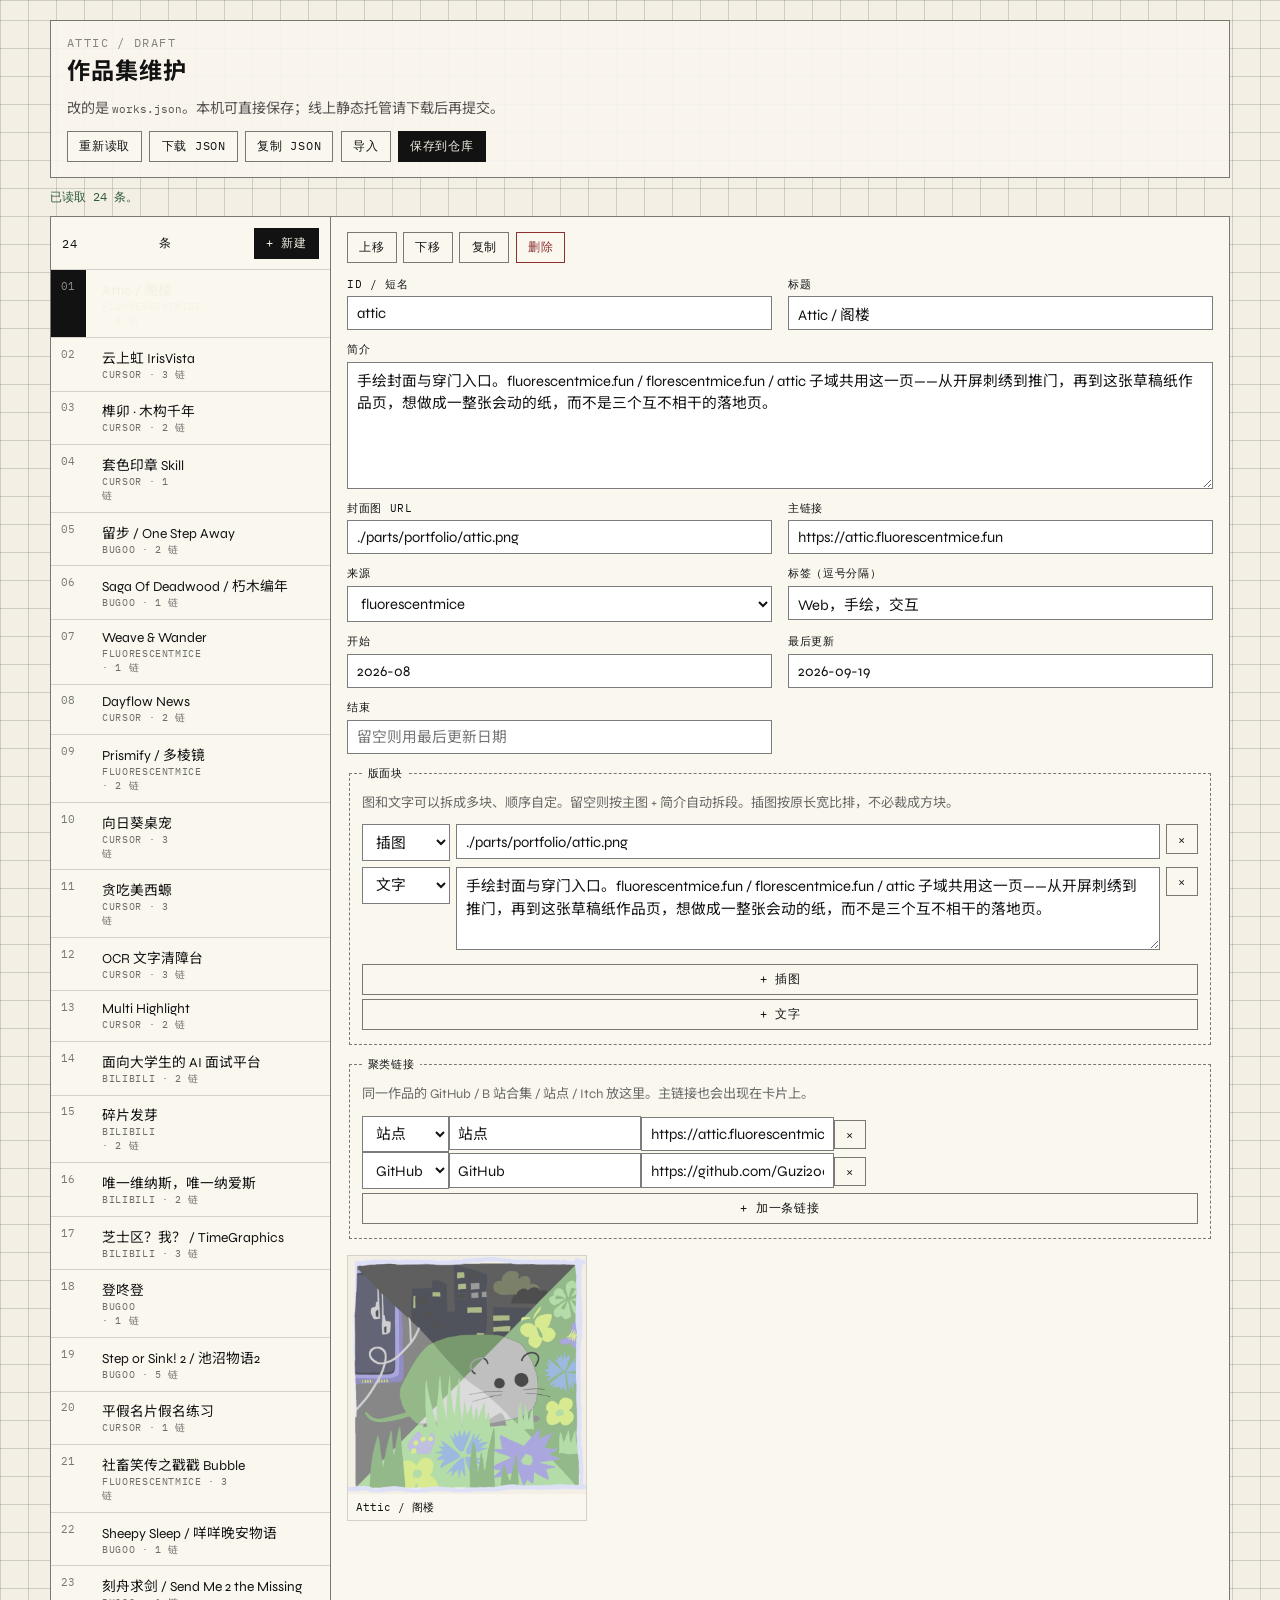
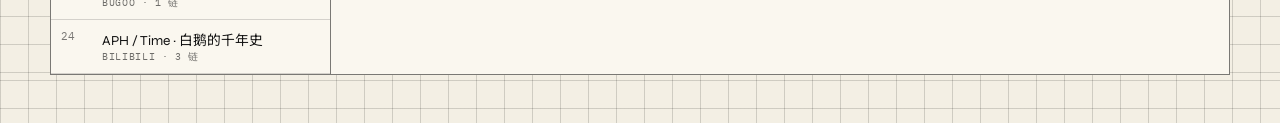
==== public/folio-edit.html @ a9e27091 "Archive the dated-rail folio experiment before rolling back to sticky notes. EOF  Co-authored-by: Cu" ====
<!DOCTYPE html>
<html lang="zh-CN">
<head>
  <meta charset="UTF-8" />
  <meta name="viewport" content="width=device-width, initial-scale=1" />
  <title>Attic · 作品集维护</title>
  <link rel="icon" href="./favicon.ico" sizes="any" />
  <link rel="preconnect" href="https://fonts.googleapis.com" />
  <link rel="preconnect" href="https://fonts.gstatic.com" crossorigin />
  <link href="https://fonts.googleapis.com/css2?family=IBM+Plex+Mono:wght@400;500&family=Noto+Sans+SC:wght@500;600;700&family=Syne:wght@500;600;700&display=swap" rel="stylesheet" />
  <link rel="stylesheet" href="./folio-edit.css" />
</head>
<body>
  <div class="desk">
    <header class="desk-bar">
      <div class="desk-bar__brand">
        <p class="desk-kicker">ATTIC / DRAFT</p>
        <h1>作品集维护</h1>
      </div>
      <p class="desk-note">改的是 <code>works.json</code>。本机可直接保存；线上静态托管请下载后再提交。</p>
      <div class="desk-actions">
        <button type="button" id="btn-reload">重新读取</button>
        <button type="button" id="btn-download">下载 JSON</button>
        <button type="button" id="btn-copy">复制 JSON</button>
        <label class="file-btn">导入<input type="file" id="file-import" accept="application/json,.json" /></label>
        <button type="button" class="primary" id="btn-save">保存到仓库</button>
      </div>
    </header>

    <p class="desk-status" id="status" role="status">正在读取作品清单…</p>

    <main class="desk-body">
      <aside class="rail">
        <div class="rail-head">
          <span id="work-count">0</span> 条
          <button type="button" class="primary" id="btn-new">+ 新建</button>
        </div>
        <ol class="work-list" id="work-list"></ol>
      </aside>

      <section class="sheet" id="sheet" hidden>
        <div class="sheet-toolbar">
          <button type="button" id="btn-up">上移</button>
          <button type="button" id="btn-down">下移</button>
          <button type="button" id="btn-dup">复制</button>
          <button type="button" class="danger" id="btn-del">删除</button>
        </div>

        <form id="form" class="form" autocomplete="off">
          <label>id / 短名
            <input name="id" required placeholder="irisvista" />
          </label>
          <label>标题
            <input name="title" required placeholder="云上虹 IrisVista" />
          </label>
          <label class="span-2">简介
            <textarea name="blurb" rows="5" required></textarea>
          </label>
          <label>封面图 URL
            <input name="image" placeholder="./parts/portfolio/foo.png 或 https://" />
          </label>
          <label>主链接
            <input name="url" placeholder="https://" />
          </label>
          <label>来源
            <select name="source">
              <option value="bugoo">Bugoo</option>
              <option value="fluorescentmice">fluorescentmice</option>
              <option value="cursor">Cursor</option>
              <option value="bilibili">Bilibili</option>
              <option value="other">other</option>
            </select>
          </label>
          <label>标签（逗号分隔）
            <input name="tags" placeholder="Godot, 叙事, 历史" />
          </label>
          <label>开始
            <input name="started" placeholder="2026-08 或 2026-08-08" />
          </label>
          <label>最后更新
            <input name="updated" placeholder="2026-09-19" />
          </label>
          <label>结束
            <input name="ended" placeholder="留空则用最后更新日期" />
          </label>

          <fieldset class="span-2 links-box">
            <legend>版面块</legend>
            <p class="hint">图和文字可以拆成多块、顺序自定。留空则按主图 + 简介自动拆段。插图按原长宽比排，不必裁成方块。</p>
            <div id="blocks-rows"></div>
            <button type="button" id="btn-add-image">+ 插图</button>
            <button type="button" id="btn-add-text">+ 文字</button>
          </fieldset>

          <fieldset class="span-2 links-box">
            <legend>聚类链接</legend>
            <p class="hint">同一作品的 GitHub / B 站合集 / 站点 / Itch 放这里。主链接也会出现在卡片上。</p>
            <div id="links-rows"></div>
            <button type="button" id="btn-add-link">+ 加一条链接</button>
          </fieldset>
        </form>

        <figure class="preview" hidden>
          <img id="preview-img" alt="" />
          <figcaption id="preview-cap"></figcaption>
        </figure>
      </section>

      <p class="sheet-empty" id="sheet-empty">左侧点一条，或按「新建」。</p>
    </main>
  </div>
  <script type="module" src="./folio-edit.js"></script>
</body>
</html>
---- public/folio-edit.css ----
/* Independent drafting-desk editor — does not share home.css on purpose. */
:root {
  --ink: #121212;
  --paper: #f3efe4;
  --paper-deep: #e7e1d2;
  --paper-lift: #faf7ef;
  --line: rgba(18, 18, 18, 0.16);
  --line-strong: rgba(18, 18, 18, 0.55);
  --danger: #8c2f2f;
  --ok: #2c5a3c;
  --sans: "Syne", "Noto Sans SC", "PingFang SC", "Microsoft YaHei", sans-serif;
  --mono: "IBM Plex Mono", "Cascadia Mono", "Consolas", monospace;
}

* { box-sizing: border-box; }

html, body {
  margin: 0;
  min-height: 100%;
  background:
    linear-gradient(var(--line) 1px, transparent 1px) 0 0 / 28px 28px,
    linear-gradient(90deg, var(--line) 1px, transparent 1px) 0 0 / 28px 28px,
    var(--paper);
  color: var(--ink);
  font-family: var(--sans);
}

.desk {
  width: min(1180px, calc(100% - 2rem));
  margin: 1.25rem auto 3rem;
}

.desk-bar {
  display: grid;
  gap: 0.75rem;
  padding: 0.9rem 1rem;
  background: color-mix(in srgb, var(--paper-lift) 90%, transparent);
  border: 1px solid var(--line-strong);
}

.desk-kicker {
  margin: 0;
  font-family: var(--mono);
  font-size: 0.72rem;
  letter-spacing: 0.12em;
  text-transform: uppercase;
  color: rgba(18, 18, 18, 0.5);
}

.desk-bar h1 {
  margin: 0.1rem 0 0;
  font-size: 1.45rem;
  letter-spacing: 0.04em;
}

.desk-note {
  margin: 0;
  font-size: 0.88rem;
  line-height: 1.5;
  color: rgba(18, 18, 18, 0.72);
}

.desk-note code {
  font-family: var(--mono);
  font-size: 0.8em;
}

.desk-actions {
  display: flex;
  flex-wrap: wrap;
  gap: 0.45rem;
}

button, .file-btn, select, input, textarea {
  font: inherit;
}

button, .file-btn {
  appearance: none;
  border: 1px solid var(--line-strong);
  background: var(--paper-lift);
  color: inherit;
  padding: 0.38rem 0.7rem;
  cursor: pointer;
  font-family: var(--mono);
  font-size: 0.75rem;
  letter-spacing: 0.06em;
  text-transform: uppercase;
}

button:hover, .file-btn:hover { background: #fff; }
button.primary { background: var(--ink); color: var(--paper); border-color: var(--ink); }
button.danger { color: var(--danger); border-color: var(--danger); }
.file-btn input { display: none; }

.desk-status {
  margin: 0.65rem 0;
  font-family: var(--mono);
  font-size: 0.78rem;
  min-height: 1.2em;
}
.desk-status.is-ok { color: var(--ok); }
.desk-status.is-err { color: var(--danger); }
.desk-status.is-dirty { color: #6a4a12; }

.desk-body {
  display: grid;
  grid-template-columns: minmax(220px, 280px) 1fr;
  gap: 0;
  border: 1px solid var(--line-strong);
  min-height: 70vh;
  background: var(--paper-lift);
}

.rail {
  border-right: 1px solid var(--line-strong);
  display: flex;
  flex-direction: column;
  min-width: 0;
}

.rail-head {
  display: flex;
  align-items: center;
  justify-content: space-between;
  gap: 0.5rem;
  padding: 0.65rem 0.7rem;
  font-family: var(--mono);
  font-size: 0.75rem;
  letter-spacing: 0.08em;
  text-transform: uppercase;
  border-bottom: 1px solid var(--line);
}

.work-list {
  list-style: none;
  margin: 0;
  padding: 0;
  overflow: auto;
  flex: 1;
}

.work-list li {
  display: grid;
  grid-template-columns: 2.2rem 1fr;
  gap: 0.35rem;
  width: 100%;
  text-align: left;
  border: 0;
  border-bottom: 1px solid var(--line);
  background: transparent;
  padding: 0;
}

.work-list button.pick {
  display: grid;
  grid-template-columns: 2.2rem 1fr;
  gap: 0.35rem;
  width: 100%;
  text-align: left;
  border: 0;
  background: transparent;
  padding: 0.55rem 0.65rem;
  text-transform: none;
  letter-spacing: 0;
  font-family: var(--sans);
  font-size: 0.86rem;
  cursor: pointer;
}

.work-list button.pick:hover { background: rgba(18, 18, 18, 0.04); }
.work-list li.is-on button.pick { background: var(--ink); color: var(--paper); }

.work-list .idx {
  font-family: var(--mono);
  font-size: 0.7rem;
  opacity: 0.55;
}

.work-list .ttl {
  display: block;
  white-space: nowrap;
  overflow: hidden;
  text-overflow: ellipsis;
}

.work-list .src {
  display: block;
  font-family: var(--mono);
  font-size: 0.65rem;
  opacity: 0.6;
  text-transform: uppercase;
  letter-spacing: 0.06em;
}

.sheet {
  padding: 0.9rem 1rem 1.4rem;
  min-width: 0;
}

.sheet-toolbar {
  display: flex;
  flex-wrap: wrap;
  gap: 0.4rem;
  margin-bottom: 0.85rem;
}

.form {
  display: grid;
  grid-template-columns: 1fr 1fr;
  gap: 0.75rem 1rem;
}

.form label, .form fieldset {
  display: flex;
  flex-direction: column;
  gap: 0.28rem;
  font-family: var(--mono);
  font-size: 0.7rem;
  letter-spacing: 0.06em;
  text-transform: uppercase;
}

.span-2 { grid-column: 1 / -1; }

input, textarea, select {
  border: 1px solid var(--line-strong);
  background: #fff;
  padding: 0.45rem 0.55rem;
  font-family: var(--sans);
  font-size: 0.92rem;
  text-transform: none;
  letter-spacing: 0;
  color: inherit;
}

textarea { resize: vertical; line-height: 1.5; }

.links-box {
  border: 1px dashed var(--line-strong);
  padding: 0.7rem 0.75rem 0.85rem;
}

.links-box legend { padding: 0 0.35rem; }
.hint {
  margin: 0 0 0.55rem;
  font-family: var(--sans);
  font-size: 0.82rem;
  letter-spacing: 0;
  text-transform: none;
  color: rgba(18, 18, 18, 0.62);
}

.block-row {
  display: grid;
  grid-template-columns: 5.5rem 1fr auto;
  gap: 0.4rem;
  margin-bottom: 0.4rem;
  align-items: start;
}

.block-row > div {
  min-width: 0;
}

.block-row textarea,
.block-row input {
  width: 100%;
  min-height: auto;
}

.block-row textarea {
  min-height: 4.2rem;
}

.preview {
  margin: 1rem 0 0;
  padding: 0;
  max-width: 240px;
  border: 1px solid var(--line);
}

.preview img {
  display: block;
  width: 100%;
  height: auto;
}

.preview figcaption {
  padding: 0.35rem 0.5rem;
  font-family: var(--mono);
  font-size: 0.68rem;
}

.sheet-empty {
  grid-column: 2;
  margin: 0;
  padding: 2rem 1rem;
  font-family: var(--mono);
  font-size: 0.85rem;
  color: rgba(18, 18, 18, 0.5);
}

@media (max-width: 820px) {
  .desk-body { grid-template-columns: 1fr; }
  .rail { border-right: 0; border-bottom: 1px solid var(--line-strong); max-height: 38vh; }
  .form { grid-template-columns: 1fr; }
  .span-2 { grid-column: auto; }
  .link-row,
  .block-row { grid-template-columns: 1fr; }
}
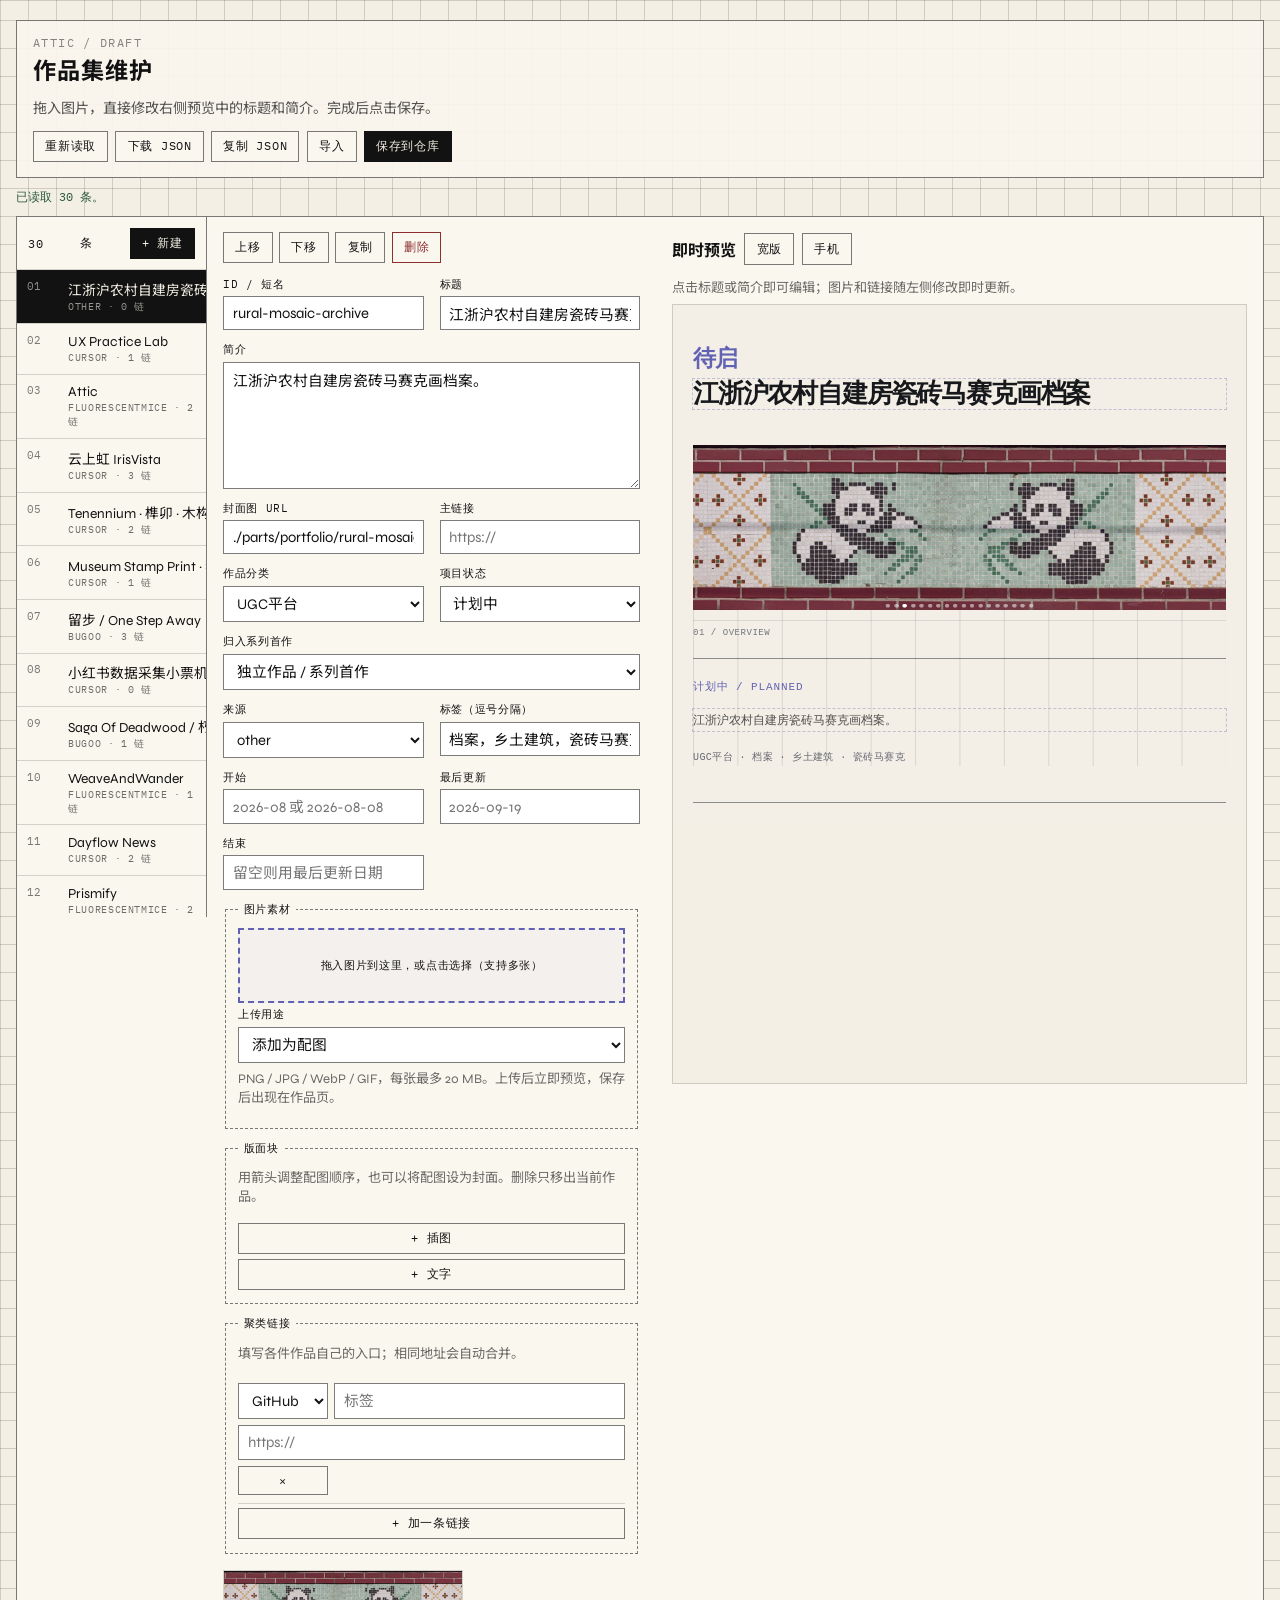
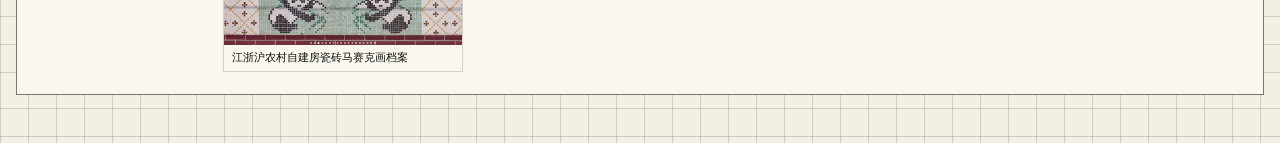
==== commit a35455a8: "feat: sync attic v2 — void railings, kana covers, UX-lab meta, Vercel redirects - Cover: portrait vo" ====
--- a/public/folio-edit.html
+++ b/public/folio-edit.html
@@ -8,7 +8,7 @@
   <link rel="preconnect" href="https://fonts.googleapis.com" />
   <link rel="preconnect" href="https://fonts.gstatic.com" crossorigin />
   <link href="https://fonts.googleapis.com/css2?family=IBM+Plex+Mono:wght@400;500&family=Noto+Sans+SC:wght@500;600;700&family=Syne:wght@500;600;700&display=swap" rel="stylesheet" />
-  <link rel="stylesheet" href="./folio-edit.css" />
+  <link rel="stylesheet" href="./folio-edit.css?v=visual-editor" />
 </head>
 <body>
   <div class="desk">
@@ -17,7 +17,7 @@
         <p class="desk-kicker">ATTIC / DRAFT</p>
         <h1>作品集维护</h1>
       </div>
-      <p class="desk-note">改的是 <code>works.json</code>。本机可直接保存；线上静态托管请下载后再提交。</p>
+      <p class="desk-note">拖入图片，直接修改右侧预览中的标题和简介。完成后点击保存。</p>
       <div class="desk-actions">
         <button type="button" id="btn-reload">重新读取</button>
         <button type="button" id="btn-download">下载 JSON</button>
@@ -62,6 +62,22 @@
           <label>主链接
             <input name="url" placeholder="https://" />
           </label>
+          <label>作品分类
+            <select name="category">
+              <option value="games">游戏</option>
+              <option value="ugc">UGC平台</option>
+              <option value="tools">工具集</option>
+            </select>
+          </label>
+          <label>项目状态
+            <select name="status">
+              <option value="">已开展</option>
+              <option value="planned">计划中</option>
+            </select>
+          </label>
+          <label class="span-2">归入系列首作
+            <select name="series_parent"></select>
+          </label>
           <label>来源
             <select name="source">
               <option value="bugoo">Bugoo</option>
@@ -85,8 +101,17 @@
           </label>
 
           <fieldset class="span-2 links-box">
+            <legend>图片素材</legend>
+            <div id="image-drop" class="image-drop" tabindex="0" role="button" aria-label="拖入或选择图片上传">
+              拖入图片到这里，或点击选择（支持多张）
+            </div>
+            <input id="image-files" type="file" accept="image/png,image/jpeg,image/webp,image/gif" multiple hidden />
+            <label>上传用途<select id="upload-role"><option value="gallery">添加为配图</option><option value="cover">第一张设为封面，其余为配图</option></select></label>
+            <p class="hint">PNG / JPG / WebP / GIF，每张最多 20 MB。上传后立即预览，保存后出现在作品页。</p>
+          </fieldset>
+          <fieldset class="span-2 links-box">
             <legend>版面块</legend>
-            <p class="hint">图和文字可以拆成多块、顺序自定。留空则按主图 + 简介自动拆段。插图按原长宽比排，不必裁成方块。</p>
+            <p class="hint">用箭头调整配图顺序，也可以将配图设为封面。删除只移出当前作品。</p>
             <div id="blocks-rows"></div>
             <button type="button" id="btn-add-image">+ 插图</button>
             <button type="button" id="btn-add-text">+ 文字</button>
@@ -94,7 +119,7 @@
 
           <fieldset class="span-2 links-box">
             <legend>聚类链接</legend>
-            <p class="hint">同一作品的 GitHub / B 站合集 / 站点 / Itch 放这里。主链接也会出现在卡片上。</p>
+            <p class="hint">填写各件作品自己的入口；相同地址会自动合并。</p>
             <div id="links-rows"></div>
             <button type="button" id="btn-add-link">+ 加一条链接</button>
           </fieldset>
@@ -106,9 +131,15 @@
         </figure>
       </section>
 
+      <aside class="live-panel">
+        <div class="live-toolbar"><strong>即时预览</strong><button type="button" id="preview-desktop">宽版</button><button type="button" id="preview-mobile">手机</button></div>
+        <p class="hint">点击标题或简介即可编辑；图片和链接随左侧修改即时更新。</p>
+        <iframe id="live-preview" src="./folio-preview.html" title="可编辑的作品即时预览"></iframe>
+      </aside>
+
       <p class="sheet-empty" id="sheet-empty">左侧点一条，或按「新建」。</p>
     </main>
   </div>
-  <script type="module" src="./folio-edit.js"></script>
+  <script type="module" src="./folio-edit.js?v=visual-editor"></script>
 </body>
 </html>
--- a/public/folio-edit.css
+++ b/public/folio-edit.css
@@ -13,7 +13,6 @@
 }
 
 * { box-sizing: border-box; }
-
 html, body {
   margin: 0;
   min-height: 100%;
@@ -309,3 +308,34 @@
   .link-row,
   .block-row { grid-template-columns: 1fr; }
 }
+
+[hidden] { display: none !important; }
+.desk { width: calc(100% - 32px); max-width: 1900px; }
+.desk-body { grid-template-columns: 190px minmax(320px, 1fr) minmax(390px, 1.35fr); }
+.rail { max-height: calc(100vh - 200px); position: sticky; top: 12px; }
+.work-list li { display: block; }
+.live-panel { position: sticky; top: 12px; align-self: start; padding: 16px; min-width: 0; }
+.live-toolbar { display: flex; align-items: center; gap: 8px; margin-bottom: 12px; }
+#live-preview { width: 100%; height: calc(100vh - 120px); min-height: 500px; border: 1px solid var(--line); background: var(--paper); }
+#live-preview.is-mobile { width: min(390px, 100%); }
+.image-drop { border: 2px dashed #6262b4; padding: 28px 16px; text-align: center; cursor: pointer; background: #6262b40b; }
+.image-drop.is-over { background: #6262b433; }
+.block-thumb { width: 100%; max-height: 140px; object-fit: contain; background: var(--paper); margin-bottom: 8px; }
+.block-actions { display: flex; flex-direction: column; gap: 5px; }
+.link-row { display: grid; grid-template-columns: 90px 1fr; gap: 6px; padding: 8px 0; border-bottom: 1px solid var(--line); }
+.link-row input { min-width: 0; }
+.link-row input[name="link-url"] { grid-column: 1 / -1; }
+@media(max-width:1200px) {
+  .desk-body { grid-template-columns: minmax(300px,1fr) minmax(300px,1fr); }
+  .rail { grid-column: 1 / -1; position: static; max-height: 170px; }
+  .work-list { display: grid; grid-template-columns: repeat(3,minmax(0,1fr)); }
+  .live-panel { grid-column: 2; }
+  .form { grid-template-columns: minmax(0,1fr); }
+  .span-2 { grid-column: 1; }
+}
+@media(max-width:700px) {
+  .desk-body { grid-template-columns: minmax(0,1fr); }
+  .live-panel { grid-column: 1; position: static; }
+  .work-list { grid-template-columns: repeat(2,minmax(0,1fr)); }
+}
+
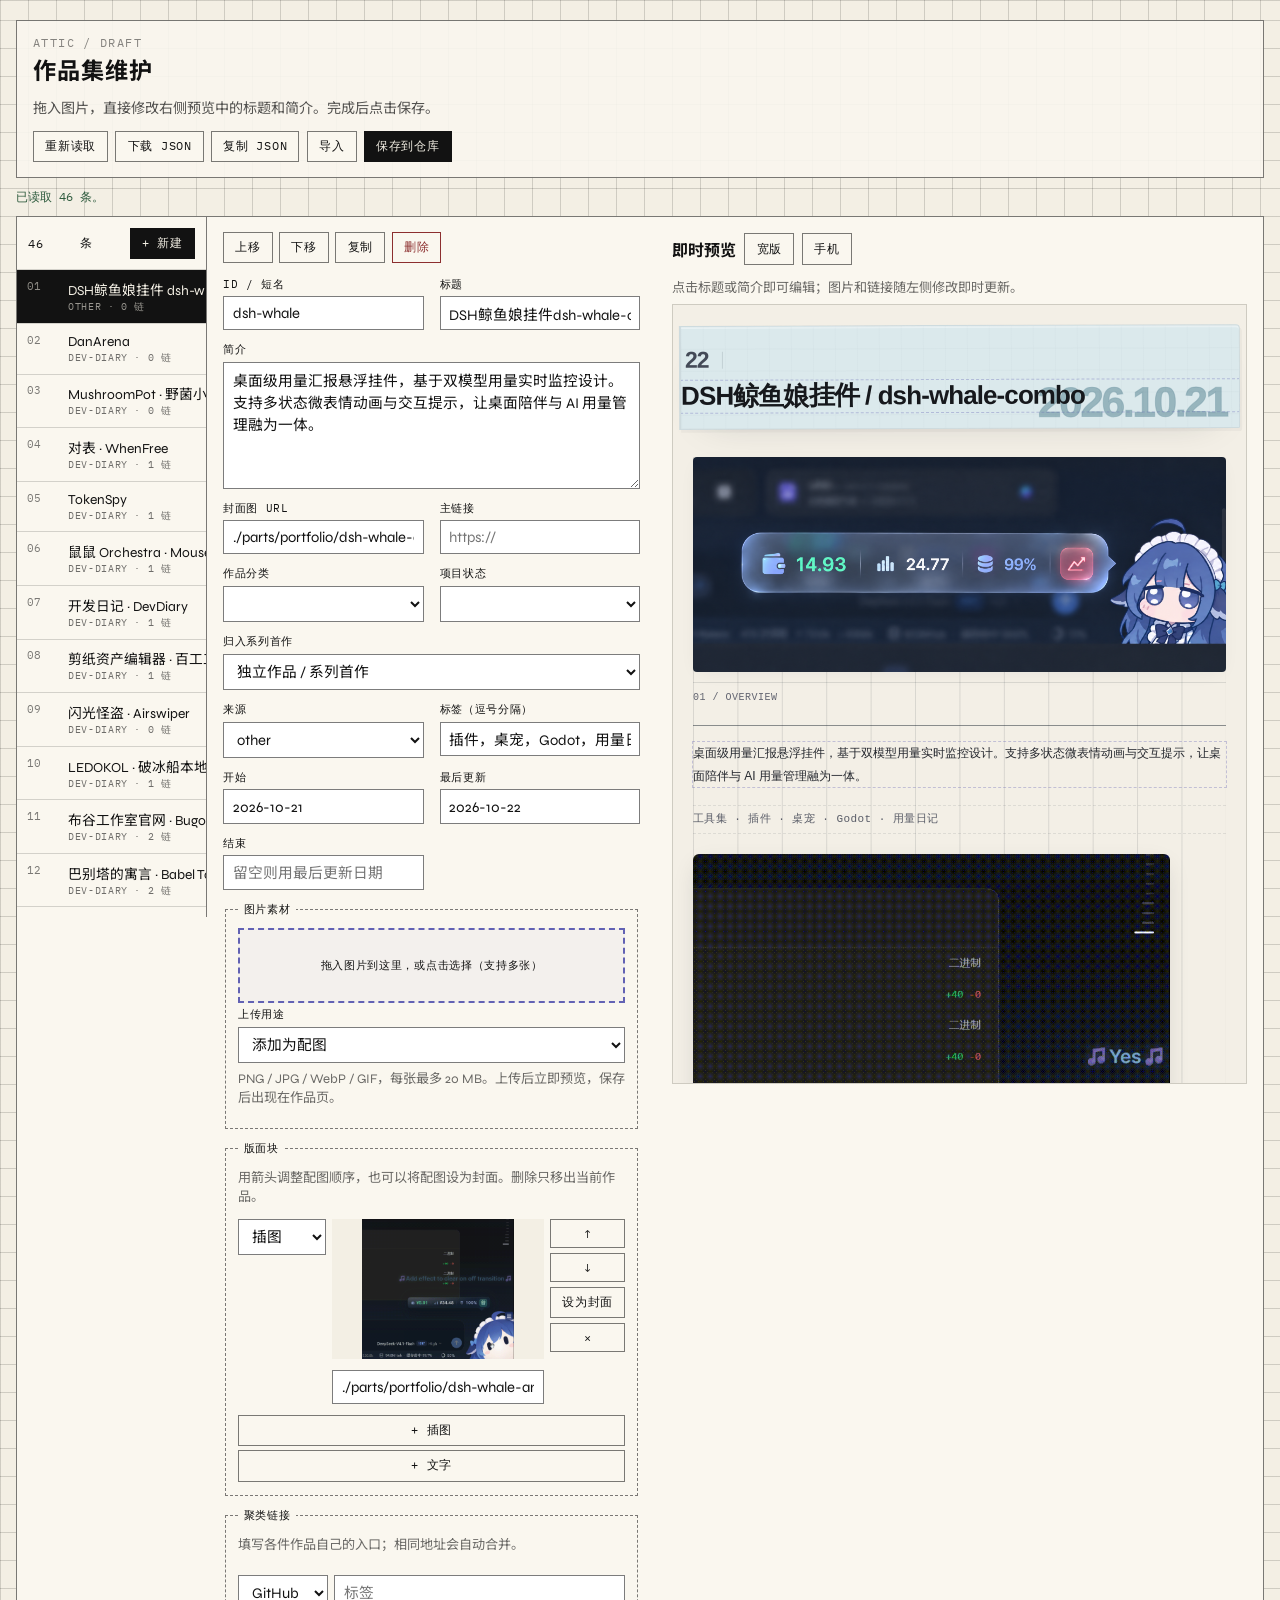
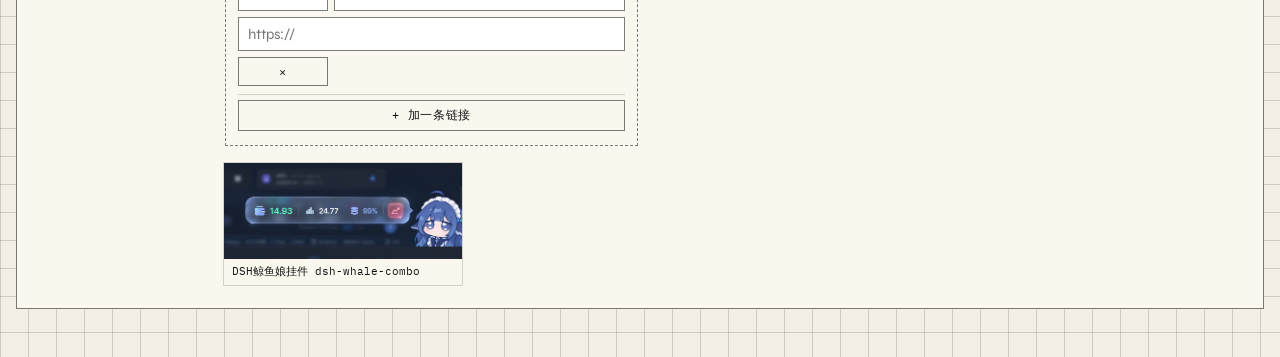
==== commit c269fe04: "fix(favicon): enlarge mouse face to full bleed with zero edge padding, add cache-busting v20261117" ====
--- a/public/folio-edit.html
+++ b/public/folio-edit.html
@@ -4,7 +4,7 @@
   <meta charset="UTF-8" />
   <meta name="viewport" content="width=device-width, initial-scale=1" />
   <title>Attic · 作品集维护</title>
-  <link rel="icon" href="./favicon.ico" sizes="any" />
+  <link rel="icon" href="/favicon.ico?v=20261117-large" sizes="any" />
   <link rel="preconnect" href="https://fonts.googleapis.com" />
   <link rel="preconnect" href="https://fonts.gstatic.com" crossorigin />
   <link href="https://fonts.googleapis.com/css2?family=IBM+Plex+Mono:wght@400;500&family=Noto+Sans+SC:wght@500;600;700&family=Syne:wght@500;600;700&display=swap" rel="stylesheet" />
